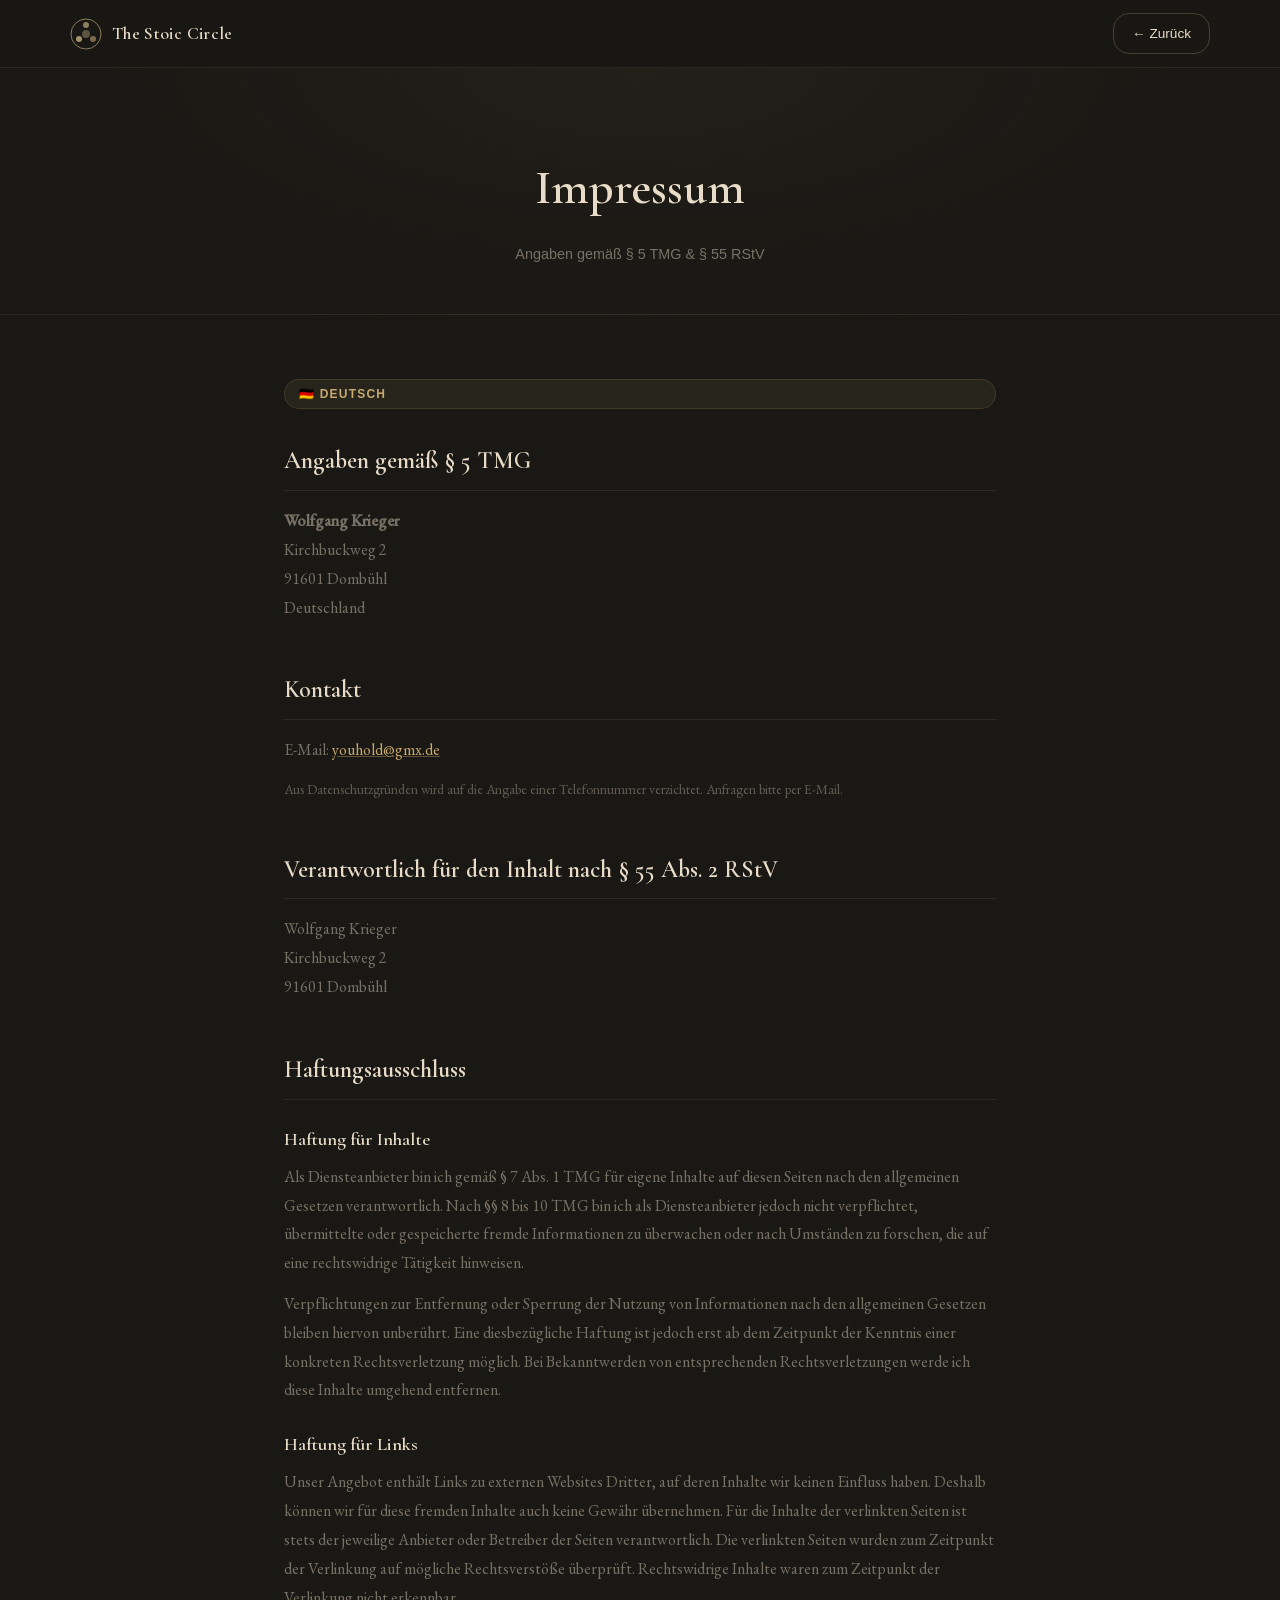
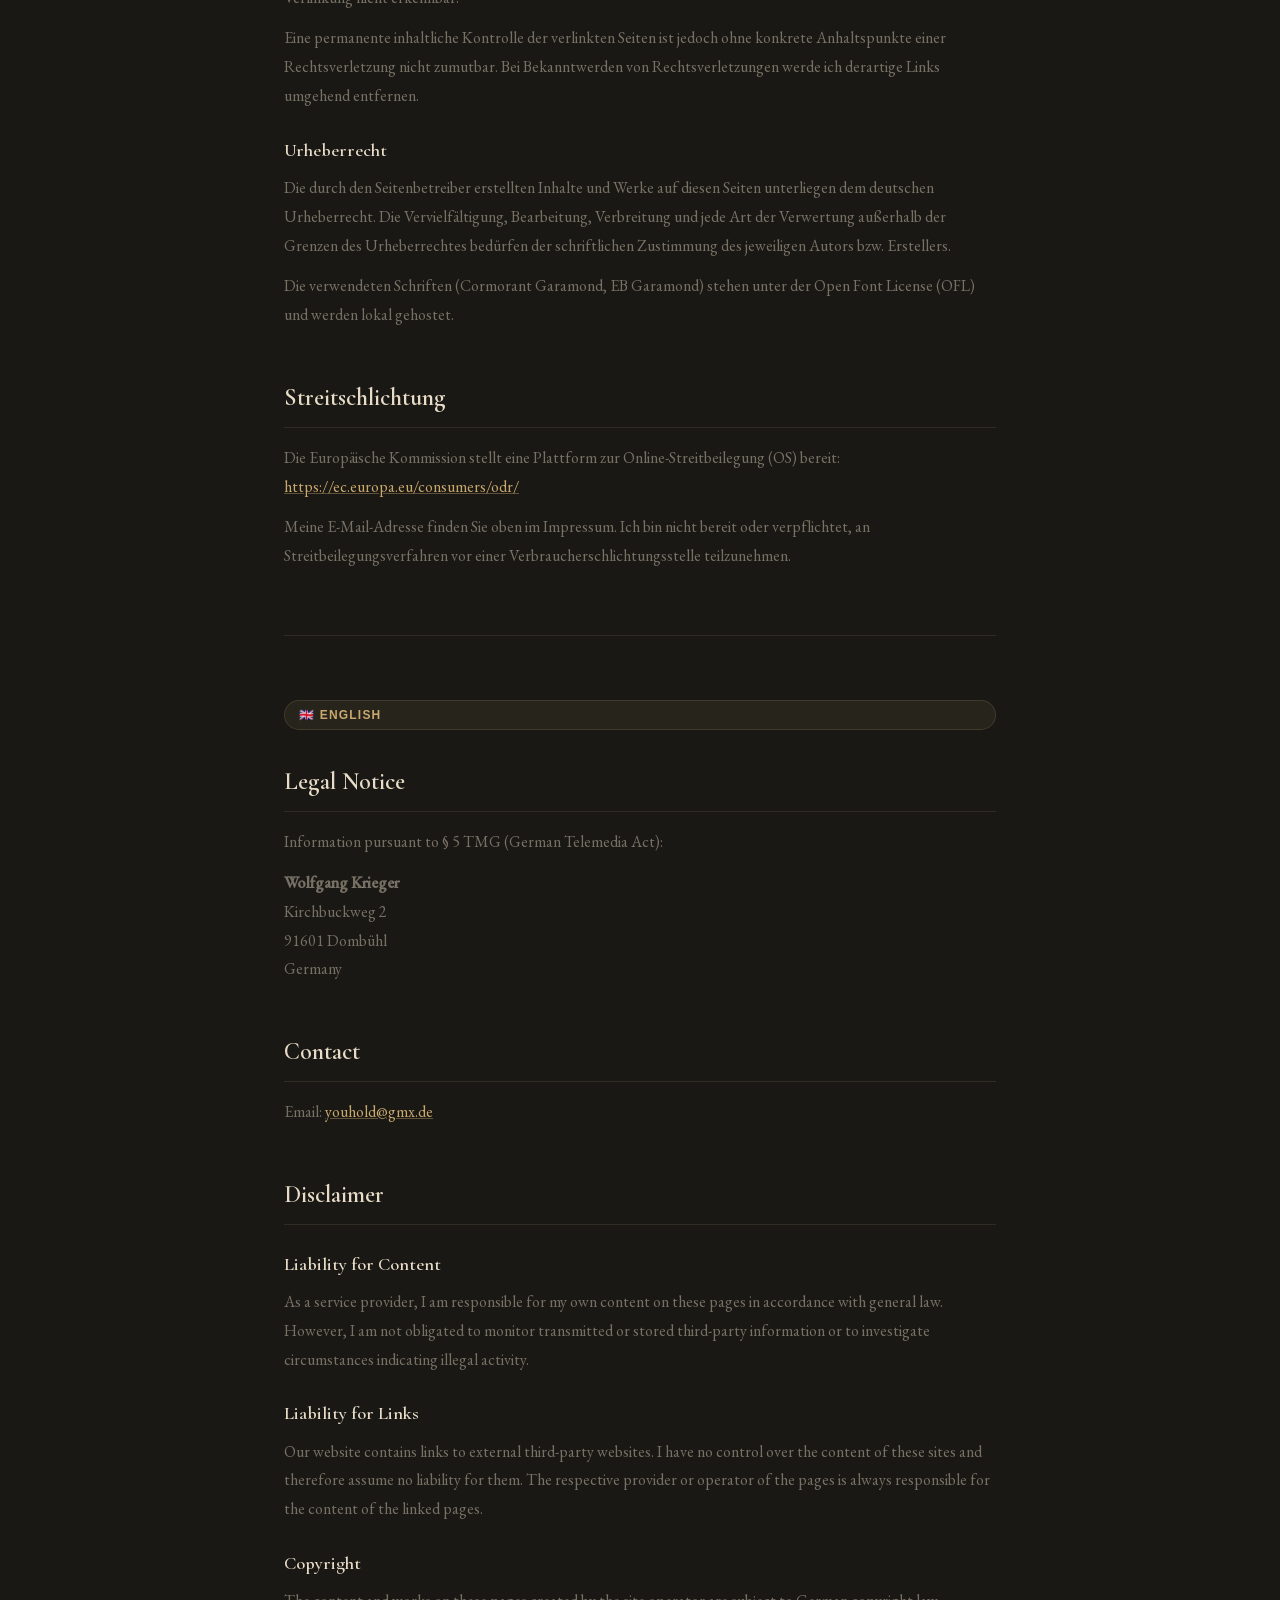
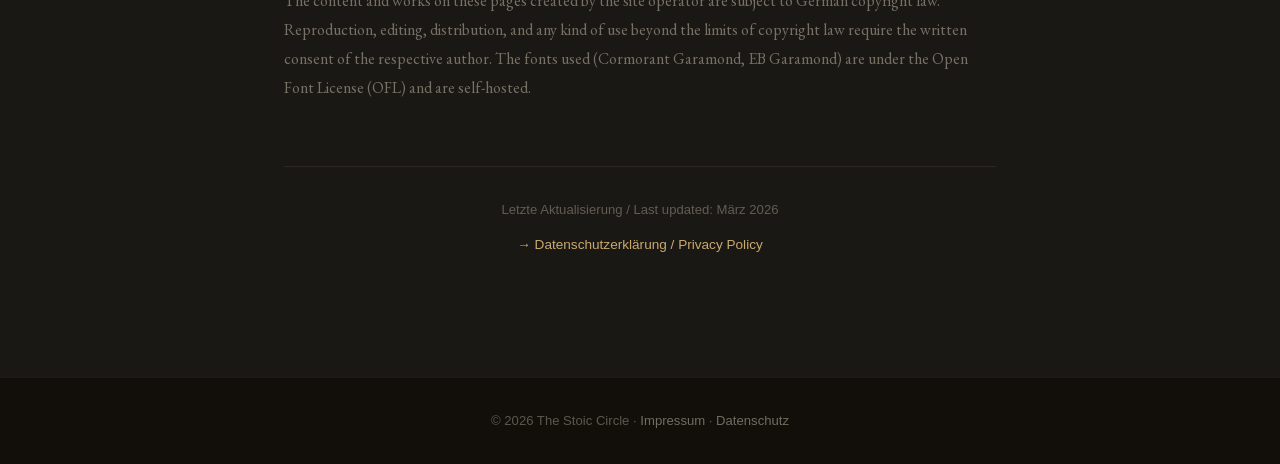
==== imprint.html @ d4e8ed6f "Add legal pages and self-host fonts (DSGVO-konform) - Add imprint.html (Impressum DE + EN, Wolfgang " ====
<!DOCTYPE html>
<html lang="de">
<head>
  <meta charset="UTF-8">
  <meta name="viewport" content="width=device-width, initial-scale=1.0">
  <title>Impressum – The Stoic Circle</title>
  <meta name="description" content="Impressum und rechtliche Angaben für The Stoic Circle – thestoiccircle.de">
  <meta name="robots" content="noindex, follow">
  <link rel="canonical" href="https://thestoiccircle.de/imprint.html">
  <link rel="icon" type="image/svg+xml" href="images/favicon.svg">
  <!-- Fonts: Self-hosted (DSGVO-konform) -->
  <link rel="stylesheet" href="css/style.css">
  <style>
    .legal-page {
      min-height: 100vh;
      padding-top: 68px;
    }
    .legal-hero {
      padding: 80px 24px 48px;
      text-align: center;
      border-bottom: 1px solid rgba(139, 125, 94, 0.15);
      background: radial-gradient(ellipse at 50% 0%, rgba(139, 125, 94, 0.08) 0%, transparent 60%);
    }
    .legal-hero h1 {
      font-family: var(--font-serif);
      font-size: clamp(2rem, 4vw, 3rem);
      font-weight: 600;
      color: var(--surface);
      margin-bottom: 12px;
    }
    .legal-hero p {
      color: var(--surface-dim);
      font-family: var(--font-ui);
      font-size: 0.9rem;
    }
    .legal-content {
      max-width: 760px;
      margin: 0 auto;
      padding: 64px 24px 120px;
    }
    .legal-section {
      margin-bottom: 48px;
    }
    .legal-section h2 {
      font-family: var(--font-serif);
      font-size: 1.5rem;
      font-weight: 600;
      color: var(--surface);
      margin-bottom: 16px;
      padding-bottom: 8px;
      border-bottom: 1px solid rgba(139, 125, 94, 0.2);
    }
    .legal-section h3 {
      font-family: var(--font-serif);
      font-size: 1.15rem;
      font-weight: 600;
      color: var(--surface);
      margin: 24px 0 8px;
    }
    .legal-section p, .legal-section address {
      color: var(--surface-dim);
      line-height: 1.8;
      font-style: normal;
      margin-bottom: 12px;
    }
    .legal-section a {
      color: var(--accent-bright);
      text-decoration: underline;
      text-decoration-color: rgba(201, 169, 110, 0.4);
    }
    .legal-section a:hover { text-decoration-color: var(--accent-bright); }
    .placeholder {
      background: rgba(139, 125, 94, 0.15);
      border: 1px dashed rgba(139, 125, 94, 0.4);
      border-radius: 6px;
      padding: 3px 10px;
      color: var(--accent-bright);
      font-style: italic;
    }
    .lang-divider {
      border: none;
      border-top: 1px solid rgba(139, 125, 94, 0.2);
      margin: 64px 0;
    }
    .lang-badge {
      display: inline-block;
      padding: 4px 14px;
      background: rgba(139, 125, 94, 0.12);
      border: 1px solid rgba(139, 125, 94, 0.25);
      border-radius: 100px;
      font-family: var(--font-ui);
      font-size: 0.75rem;
      font-weight: 700;
      letter-spacing: 0.1em;
      text-transform: uppercase;
      color: var(--accent-bright);
      margin-bottom: 32px;
      display: block;
    }
  </style>
</head>
<body>

  <!-- Navigation -->
  <nav class="nav" role="navigation">
    <div class="nav-inner">
      <a href="/" class="nav-logo" aria-label="The Stoic Circle – Zurück zur Startseite">
        <svg width="32" height="32" viewBox="0 0 32 32" fill="none" xmlns="http://www.w3.org/2000/svg">
          <circle cx="16" cy="16" r="15" stroke="#8B7D5E" stroke-width="1"/>
          <circle cx="16" cy="16" r="4" fill="#8B7D5E" opacity="0.6"/>
          <circle cx="16" cy="7" r="3" fill="#8B7D5E"/>
          <circle cx="9" cy="21" r="3" fill="#A0936E"/>
          <circle cx="23" cy="21" r="3" fill="#7A6B4E"/>
        </svg>
        <span class="nav-title">The Stoic Circle</span>
      </a>
      <a href="/" class="btn-secondary" style="padding: 8px 18px; font-family: var(--font-ui); font-size: 0.85rem;">← Zurück</a>
    </div>
  </nav>

  <main class="legal-page">

    <!-- Hero -->
    <div class="legal-hero">
      <h1>Impressum</h1>
      <p>Angaben gemäß § 5 TMG &amp; § 55 RStV</p>
    </div>

    <div class="legal-content">

      <!-- DEUTSCH -->
      <span class="lang-badge">🇩🇪 Deutsch</span>

      <section class="legal-section">
        <h2>Angaben gemäß § 5 TMG</h2>
        <address>
          <strong><span>Wolfgang Krieger</span></strong><br>
          <span>Kirchbuckweg 2</span><br>
          <span>91601</span> <span>Dombühl</span><br>
          Deutschland
        </address>
      </section>

      <section class="legal-section">
        <h2>Kontakt</h2>
        <p>
          E-Mail: <a href="mailto:youhold@gmx.de">youhold@gmx.de</a>
        </p>
        <p style="font-size: 0.85rem; color: rgba(232,220,200,0.35);">
          Aus Datenschutzgründen wird auf die Angabe einer Telefonnummer verzichtet. Anfragen bitte per E-Mail.
        </p>
      </section>

      <section class="legal-section">
        <h2>Verantwortlich für den Inhalt nach § 55 Abs. 2 RStV</h2>
        <address>
          <span>Wolfgang Krieger</span><br>
          <span>Kirchbuckweg 2</span><br>
          <span>91601</span> <span>Dombühl</span>
        </address>
      </section>

      <section class="legal-section">
        <h2>Haftungsausschluss</h2>
        <h3>Haftung für Inhalte</h3>
        <p>
          Als Diensteanbieter bin ich gemäß § 7 Abs. 1 TMG für eigene Inhalte auf diesen Seiten nach den allgemeinen Gesetzen verantwortlich. Nach §§ 8 bis 10 TMG bin ich als Diensteanbieter jedoch nicht verpflichtet, übermittelte oder gespeicherte fremde Informationen zu überwachen oder nach Umständen zu forschen, die auf eine rechtswidrige Tätigkeit hinweisen.
        </p>
        <p>
          Verpflichtungen zur Entfernung oder Sperrung der Nutzung von Informationen nach den allgemeinen Gesetzen bleiben hiervon unberührt. Eine diesbezügliche Haftung ist jedoch erst ab dem Zeitpunkt der Kenntnis einer konkreten Rechtsverletzung möglich. Bei Bekanntwerden von entsprechenden Rechtsverletzungen werde ich diese Inhalte umgehend entfernen.
        </p>

        <h3>Haftung für Links</h3>
        <p>
          Unser Angebot enthält Links zu externen Websites Dritter, auf deren Inhalte wir keinen Einfluss haben. Deshalb können wir für diese fremden Inhalte auch keine Gewähr übernehmen. Für die Inhalte der verlinkten Seiten ist stets der jeweilige Anbieter oder Betreiber der Seiten verantwortlich. Die verlinkten Seiten wurden zum Zeitpunkt der Verlinkung auf mögliche Rechtsverstöße überprüft. Rechtswidrige Inhalte waren zum Zeitpunkt der Verlinkung nicht erkennbar.
        </p>
        <p>
          Eine permanente inhaltliche Kontrolle der verlinkten Seiten ist jedoch ohne konkrete Anhaltspunkte einer Rechtsverletzung nicht zumutbar. Bei Bekanntwerden von Rechtsverletzungen werde ich derartige Links umgehend entfernen.
        </p>

        <h3>Urheberrecht</h3>
        <p>
          Die durch den Seitenbetreiber erstellten Inhalte und Werke auf diesen Seiten unterliegen dem deutschen Urheberrecht. Die Vervielfältigung, Bearbeitung, Verbreitung und jede Art der Verwertung außerhalb der Grenzen des Urheberrechtes bedürfen der schriftlichen Zustimmung des jeweiligen Autors bzw. Erstellers.
        </p>
        <p>
          Die verwendeten Schriften (Cormorant Garamond, EB Garamond) stehen unter der Open Font License (OFL) und werden lokal gehostet.
        </p>
      </section>

      <section class="legal-section">
        <h2>Streitschlichtung</h2>
        <p>
          Die Europäische Kommission stellt eine Plattform zur Online-Streitbeilegung (OS) bereit:
          <a href="https://ec.europa.eu/consumers/odr/" target="_blank" rel="noopener">https://ec.europa.eu/consumers/odr/</a>
        </p>
        <p>
          Meine E-Mail-Adresse finden Sie oben im Impressum. Ich bin nicht bereit oder verpflichtet, an Streitbeilegungsverfahren vor einer Verbraucherschlichtungsstelle teilzunehmen.
        </p>
      </section>

      <hr class="lang-divider">

      <!-- ENGLISH -->
      <span class="lang-badge">🇬🇧 English</span>

      <section class="legal-section">
        <h2>Legal Notice</h2>
        <p>Information pursuant to § 5 TMG (German Telemedia Act):</p>
        <address>
          <strong><span>Wolfgang Krieger</span></strong><br>
          <span>Kirchbuckweg 2</span><br>
          <span>91601 Dombühl</span><br>
          Germany
        </address>
      </section>

      <section class="legal-section">
        <h2>Contact</h2>
        <p>
          Email: <a href="mailto:youhold@gmx.de">youhold@gmx.de</a>
        </p>
      </section>

      <section class="legal-section">
        <h2>Disclaimer</h2>
        <h3>Liability for Content</h3>
        <p>
          As a service provider, I am responsible for my own content on these pages in accordance with general law. However, I am not obligated to monitor transmitted or stored third-party information or to investigate circumstances indicating illegal activity.
        </p>
        <h3>Liability for Links</h3>
        <p>
          Our website contains links to external third-party websites. I have no control over the content of these sites and therefore assume no liability for them. The respective provider or operator of the pages is always responsible for the content of the linked pages.
        </p>
        <h3>Copyright</h3>
        <p>
          The content and works on these pages created by the site operator are subject to German copyright law. Reproduction, editing, distribution, and any kind of use beyond the limits of copyright law require the written consent of the respective author. The fonts used (Cormorant Garamond, EB Garamond) are under the Open Font License (OFL) and are self-hosted.
        </p>
      </section>

      <div style="margin-top: 64px; padding-top: 32px; border-top: 1px solid rgba(139,125,94,0.15); text-align: center;">
        <p style="font-family: var(--font-ui); font-size: 0.82rem; color: rgba(232,220,200,0.35);">
          Letzte Aktualisierung / Last updated: März 2026
        </p>
        <p style="margin-top: 8px;">
          <a href="privacy.html" style="font-family: var(--font-ui); font-size: 0.85rem; color: var(--accent-bright);">→ Datenschutzerklärung / Privacy Policy</a>
        </p>
      </div>

    </div>
  </main>

  <!-- Footer minimal -->
  <footer style="background: var(--bg-deep); border-top: 1px solid rgba(139,125,94,0.1); padding: 32px 24px; text-align: center;">
    <p style="font-family: var(--font-ui); font-size: 0.82rem; color: rgba(232,220,200,0.35);">
      © 2026 The Stoic Circle ·
      <a href="imprint.html" style="color: var(--surface-dim);">Impressum</a> ·
      <a href="privacy.html" style="color: var(--surface-dim);">Datenschutz</a>
    </p>
  </footer>

</body>
</html>
---- css/style.css ----
/* ============================================================
   THE STOIC CIRCLE – Website Styles
   Color palette mirrors the iOS app
   Fonts: Self-hosted (DSGVO-konform, kein Google CDN)
   ============================================================ */

/* ── Self-hosted Fonts (Open Font License) ── */
@font-face {
  font-family: 'Cormorant Garamond';
  font-style: normal;
  font-weight: 400 700;
  font-display: swap;
  src: url('../fonts/CormorantGaramond-Regular.woff2') format('woff2');
}
@font-face {
  font-family: 'Cormorant Garamond';
  font-style: italic;
  font-weight: 400 700;
  font-display: swap;
  src: url('../fonts/CormorantGaramond-Italic.woff2') format('woff2');
}
@font-face {
  font-family: 'EB Garamond';
  font-style: normal;
  font-weight: 400 500;
  font-display: swap;
  src: url('../fonts/EBGaramond-Regular.woff2') format('woff2');
}

:root {
  --bg:          #1A1814;
  --bg-light:    #2A2520;
  --bg-deep:     #120F0B;
  --surface:     #E8DCC8;
  --surface-dim: rgba(232, 220, 200, 0.45);
  --accent:      #8B7D5E;
  --accent-bright: #C9A96E;
  --accent-dark: #6B5D3E;
  --marcus:      #8B6914;
  --seneca:      #6B3A3A;
  --epictetus:   #3A5A3A;
  --radius-sm:   8px;
  --radius-md:   16px;
  --radius-lg:   24px;
  --radius-xl:   40px;
  --transition:  0.3s ease;
  --font-serif:  'Cormorant Garamond', Georgia, serif;
  --font-body:   'EB Garamond', Georgia, serif;
  --font-ui:     -apple-system, BlinkMacSystemFont, 'Segoe UI', sans-serif;
  --max-width:   1140px;
}

/* ── Reset ── */
*, *::before, *::after { box-sizing: border-box; margin: 0; padding: 0; }
html { scroll-behavior: smooth; font-size: 16px; }
body {
  background: var(--bg);
  color: var(--surface);
  font-family: var(--font-body);
  line-height: 1.7;
  -webkit-font-smoothing: antialiased;
  overflow-x: hidden;
}
img { display: block; max-width: 100%; height: auto; }
a { color: inherit; text-decoration: none; }
button { cursor: pointer; border: none; background: none; font-family: inherit; }
ul { list-style: none; }

.container {
  max-width: var(--max-width);
  margin: 0 auto;
  padding: 0 24px;
}

/* ── Navigation ── */
.nav {
  position: fixed;
  top: 0; left: 0; right: 0;
  z-index: 100;
  padding: 0 24px;
  height: 68px;
  backdrop-filter: blur(20px);
  -webkit-backdrop-filter: blur(20px);
  background: rgba(26, 24, 20, 0.85);
  border-bottom: 1px solid rgba(139, 125, 94, 0.15);
}
.nav-inner {
  max-width: var(--max-width);
  margin: 0 auto;
  height: 100%;
  display: flex;
  align-items: center;
  justify-content: space-between;
}
.nav-logo {
  display: flex;
  align-items: center;
  gap: 10px;
  transition: opacity var(--transition);
}
.nav-logo:hover { opacity: 0.8; }
.nav-title {
  font-family: var(--font-serif);
  font-size: 1.1rem;
  font-weight: 600;
  color: var(--surface);
  letter-spacing: 0.02em;
}
.nav-right {
  display: flex;
  align-items: center;
  gap: 20px;
}
.lang-switcher {
  display: flex;
  gap: 4px;
  background: rgba(139, 125, 94, 0.12);
  border-radius: var(--radius-sm);
  padding: 3px;
}
.lang-btn {
  padding: 4px 10px;
  border-radius: 5px;
  font-family: var(--font-ui);
  font-size: 0.75rem;
  font-weight: 600;
  letter-spacing: 0.08em;
  color: var(--surface-dim);
  transition: all var(--transition);
}
.lang-btn:hover { color: var(--surface); }
.lang-btn.active {
  background: var(--accent);
  color: var(--surface);
}
.nav-cta {
  display: inline-flex;
  align-items: center;
  padding: 8px 20px;
  background: var(--accent);
  color: var(--surface);
  border-radius: var(--radius-sm);
  font-family: var(--font-ui);
  font-size: 0.85rem;
  font-weight: 600;
  transition: background var(--transition), transform var(--transition);
}
.nav-cta:hover { background: var(--accent-bright); transform: translateY(-1px); }

/* ── Hero ── */
.hero {
  position: relative;
  min-height: 100vh;
  padding-top: 68px;
  display: flex;
  align-items: center;
  overflow: hidden;
}
.hero-bg {
  position: absolute;
  inset: 0;
  background: radial-gradient(ellipse at 70% 40%, rgba(139, 125, 94, 0.12) 0%, transparent 60%),
              radial-gradient(ellipse at 20% 80%, rgba(139, 125, 94, 0.06) 0%, transparent 50%);
}
.hero-glow {
  position: absolute;
  border-radius: 50%;
  filter: blur(80px);
  pointer-events: none;
}
.hero-glow-1 {
  width: 500px; height: 500px;
  background: rgba(139, 125, 94, 0.08);
  top: 10%; right: 5%;
}
.hero-glow-2 {
  width: 300px; height: 300px;
  background: rgba(201, 169, 110, 0.06);
  bottom: 20%; left: 10%;
}
.hero-inner {
  position: relative;
  max-width: var(--max-width);
  margin: 0 auto;
  padding: 80px 24px 80px;
  display: grid;
  grid-template-columns: 1fr 1fr;
  gap: 80px;
  align-items: center;
}
.hero-badge {
  display: inline-block;
  padding: 6px 16px;
  background: rgba(139, 125, 94, 0.15);
  border: 1px solid rgba(139, 125, 94, 0.3);
  border-radius: 100px;
  font-family: var(--font-ui);
  font-size: 0.78rem;
  font-weight: 600;
  letter-spacing: 0.08em;
  text-transform: uppercase;
  color: var(--accent-bright);
  margin-bottom: 28px;
}
.hero-title {
  font-family: var(--font-serif);
  font-size: clamp(2.8rem, 5vw, 4.2rem);
  font-weight: 600;
  line-height: 1.15;
  color: var(--surface);
  margin-bottom: 24px;
}
.hero-title-gold { color: var(--accent-bright); }
.hero-subtitle {
  font-size: clamp(1.1rem, 2vw, 1.25rem);
  color: rgba(232, 220, 200, 0.65);
  max-width: 480px;
  margin-bottom: 40px;
  line-height: 1.8;
}
.hero-ctas {
  display: flex;
  gap: 16px;
  align-items: center;
  flex-wrap: wrap;
  margin-bottom: 40px;
}
.btn-appstore {
  display: inline-flex;
  align-items: center;
  gap: 12px;
  padding: 14px 24px;
  background: var(--surface);
  color: var(--bg);
  border-radius: var(--radius-md);
  font-family: var(--font-ui);
  transition: transform var(--transition), box-shadow var(--transition);
  box-shadow: 0 4px 20px rgba(0,0,0,0.4);
}
.btn-appstore:hover { transform: translateY(-2px); box-shadow: 0 8px 30px rgba(0,0,0,0.5); }
.btn-appstore svg { flex-shrink: 0; }
.btn-appstore span { display: flex; flex-direction: column; line-height: 1.2; }
.btn-appstore small { font-size: 0.7rem; opacity: 0.7; }
.btn-appstore strong { font-size: 0.95rem; }
.btn-appstore-large { padding: 18px 32px; border-radius: var(--radius-lg); }
.btn-secondary {
  display: inline-flex;
  align-items: center;
  padding: 14px 24px;
  border: 1px solid rgba(139, 125, 94, 0.4);
  border-radius: var(--radius-md);
  font-family: var(--font-ui);
  font-size: 0.95rem;
  color: var(--surface);
  transition: all var(--transition);
}
.btn-secondary:hover { background: rgba(139, 125, 94, 0.1); border-color: var(--accent); }
.btn-primary {
  display: inline-flex;
  align-items: center;
  padding: 14px 32px;
  background: linear-gradient(135deg, var(--accent), var(--accent-dark));
  color: var(--surface);
  border-radius: var(--radius-md);
  font-family: var(--font-ui);
  font-size: 1rem;
  font-weight: 600;
  transition: all var(--transition);
  box-shadow: 0 4px 20px rgba(139, 125, 94, 0.3);
}
.btn-primary:hover { transform: translateY(-2px); box-shadow: 0 8px 30px rgba(139, 125, 94, 0.4); }
.hero-meta {
  display: flex;
  gap: 24px;
  flex-wrap: wrap;
}
.hero-meta-item {
  display: flex;
  align-items: center;
  gap: 6px;
  font-family: var(--font-ui);
  font-size: 0.82rem;
  color: var(--surface-dim);
}
.hero-meta-item svg { opacity: 0.6; }

/* ── Phone Mockup ── */
.hero-visual {
  position: relative;
  display: flex;
  justify-content: center;
}
.phone-mockup {
  position: relative;
  width: 285px;
  height: 605px;
  background: #0D0B08;
  border-radius: 52px;
  border: 2px solid rgba(255,255,255,0.08);
  box-shadow:
    0 0 0 1px rgba(0,0,0,0.8),
    0 0 0 3px rgba(255,255,255,0.04),
    0 40px 80px rgba(0,0,0,0.8),
    0 0 60px rgba(139,125,94,0.15),
    inset 0 0 0 1px rgba(255,255,255,0.03);
  overflow: hidden;
}
.phone-notch {
  position: absolute;
  top: 0; left: 50%;
  transform: translateX(-50%);
  width: 110px; height: 30px;
  background: #0D0B08;
  border-radius: 0 0 20px 20px;
  z-index: 10;
}
.phone-screen {
  width: 100%; height: 100%;
  overflow: hidden;
}
.phone-screen img {
  width: 100%;
  height: 100%;
  object-fit: cover;
  object-position: top;
}
.phone-large {
  width: 300px;
  height: 636px;
}

/* Floating badges */
.hero-floating {
  position: absolute;
  display: flex;
  align-items: center;
  gap: 8px;
  padding: 10px 16px;
  background: rgba(42, 37, 32, 0.92);
  border: 1px solid rgba(139, 125, 94, 0.3);
  border-radius: var(--radius-md);
  backdrop-filter: blur(10px);
  box-shadow: 0 4px 20px rgba(0,0,0,0.5);
}
.hero-floating span { font-size: 1.2rem; }
.hero-floating p {
  font-family: var(--font-ui);
  font-size: 0.8rem;
  font-weight: 600;
  color: var(--surface);
  white-space: nowrap;
}
.hero-floating-1 { top: 60px; right: -20px; animation: float 4s ease-in-out infinite; }
.hero-floating-2 { bottom: 120px; right: -30px; animation: float 4s ease-in-out infinite 1s; }
.hero-floating-3 { bottom: 60px; left: -20px; animation: float 4s ease-in-out infinite 2s; }
@keyframes float {
  0%, 100% { transform: translateY(0); }
  50% { transform: translateY(-8px); }
}

/* ── Quote Section ── */
.quote-section {
  padding: 80px 24px;
  background: var(--bg-deep);
  border-top: 1px solid rgba(139, 125, 94, 0.1);
  border-bottom: 1px solid rgba(139, 125, 94, 0.1);
}
.featured-quote {
  max-width: 800px;
  margin: 0 auto;
  text-align: center;
}
.quote-text {
  font-family: var(--font-serif);
  font-size: clamp(1.4rem, 3vw, 2rem);
  font-style: italic;
  font-weight: 400;
  color: var(--surface);
  line-height: 1.6;
  margin-bottom: 20px;
}
.quote-author {
  font-family: var(--font-ui);
  font-size: 0.9rem;
  color: var(--accent-bright);
  letter-spacing: 0.05em;
}

/* ── Section Helpers ── */
.section-header {
  text-align: center;
  margin-bottom: 64px;
}
.section-label {
  font-family: var(--font-ui);
  font-size: 0.78rem;
  font-weight: 700;
  letter-spacing: 0.15em;
  text-transform: uppercase;
  color: var(--accent-bright);
  margin-bottom: 12px;
}
.section-title {
  font-family: var(--font-serif);
  font-size: clamp(2rem, 4vw, 3rem);
  font-weight: 600;
  color: var(--surface);
  line-height: 1.2;
  margin-bottom: 16px;
}
.section-subtitle {
  font-size: 1.1rem;
  color: var(--surface-dim);
  max-width: 580px;
  margin: 0 auto;
}

/* ── Features ── */
.features {
  padding: 120px 0;
}
.features-grid {
  display: grid;
  grid-template-columns: repeat(3, 1fr);
  gap: 24px;
}
.feature-card {
  padding: 32px;
  background: var(--bg-light);
  border: 1px solid rgba(139, 125, 94, 0.12);
  border-radius: var(--radius-lg);
  transition: border-color var(--transition), transform var(--transition);
}
.feature-card:hover {
  border-color: rgba(139, 125, 94, 0.35);
  transform: translateY(-4px);
}
.feature-icon {
  width: 56px; height: 56px;
  display: flex;
  align-items: center;
  justify-content: center;
  background: rgba(139, 125, 94, 0.1);
  border-radius: var(--radius-md);
  margin-bottom: 20px;
}
.feature-title {
  font-family: var(--font-serif);
  font-size: 1.3rem;
  font-weight: 600;
  color: var(--surface);
  margin-bottom: 12px;
}
.feature-desc {
  font-size: 0.98rem;
  color: var(--surface-dim);
  line-height: 1.75;
  margin-bottom: 16px;
}
.feature-tag {
  display: inline-block;
  padding: 4px 12px;
  background: rgba(139, 125, 94, 0.1);
  border-radius: 100px;
  font-family: var(--font-ui);
  font-size: 0.75rem;
  color: var(--accent-bright);
}

/* ── Philosophers ── */
.philosophers {
  padding: 120px 0;
  background: var(--bg-deep);
}
.philosophers-grid {
  display: grid;
  grid-template-columns: repeat(3, 1fr);
  gap: 32px;
}
.philosopher-card {
  padding: 40px 32px;
  background: var(--bg-light);
  border-radius: var(--radius-xl);
  border: 1px solid rgba(139, 125, 94, 0.12);
  text-align: center;
  transition: transform var(--transition), border-color var(--transition);
}
.philosopher-card:hover {
  transform: translateY(-6px);
  border-color: rgba(139, 125, 94, 0.3);
}
.philosopher-avatar {
  width: 72px; height: 72px;
  border-radius: 50%;
  display: flex;
  align-items: center;
  justify-content: center;
  margin: 0 auto 20px;
  font-family: var(--font-serif);
  font-size: 1.8rem;
  font-weight: 700;
  color: var(--surface);
}
.marcus-avatar  { background: linear-gradient(135deg, #8B6914, #5A4410); }
.seneca-avatar  { background: linear-gradient(135deg, #6B3A3A, #4A2020); }
.epictetus-avatar { background: linear-gradient(135deg, #3A5A3A, #2A3A2A); }
.philosopher-name {
  font-family: var(--font-serif);
  font-size: 1.5rem;
  font-weight: 600;
  color: var(--surface);
  margin-bottom: 4px;
}
.philosopher-dates, .philosopher-role {
  font-family: var(--font-ui);
  font-size: 0.82rem;
  color: var(--surface-dim);
}
.philosopher-role {
  color: var(--accent-bright);
  margin-bottom: 16px;
}
.philosopher-desc {
  font-size: 0.98rem;
  color: var(--surface-dim);
  line-height: 1.75;
  margin-bottom: 20px;
}
.philosopher-works {
  display: inline-block;
  padding: 6px 14px;
  background: rgba(139, 125, 94, 0.08);
  border: 1px solid rgba(139, 125, 94, 0.2);
  border-radius: 100px;
  font-family: var(--font-ui);
  font-size: 0.75rem;
  font-style: italic;
  color: var(--accent-bright);
}

/* ── Showcase ── */
.showcase {
  padding: 120px 0;
}
.showcase-inner {
  display: grid;
  grid-template-columns: 1fr 1fr;
  gap: 80px;
  align-items: center;
}
.showcase-desc {
  font-size: 1.1rem;
  color: var(--surface-dim);
  line-height: 1.8;
  margin-bottom: 32px;
}
.showcase-list {
  margin-bottom: 40px;
}
.showcase-list li {
  padding: 10px 0;
  border-bottom: 1px solid rgba(139, 125, 94, 0.1);
  font-size: 1rem;
  color: var(--surface-dim);
}
.showcase-list li:first-child { border-top: 1px solid rgba(139, 125, 94, 0.1); }
.showcase-visual {
  display: flex;
  justify-content: center;
}

/* ── How it works ── */
.howitworks {
  padding: 120px 0;
  background: var(--bg-deep);
}
.steps-grid {
  display: grid;
  grid-template-columns: 1fr auto 1fr auto 1fr;
  gap: 32px;
  align-items: start;
  max-width: 900px;
  margin: 0 auto;
}
.step { text-align: center; }
.step-number {
  font-family: var(--font-serif);
  font-size: 3.5rem;
  font-weight: 300;
  color: rgba(139, 125, 94, 0.25);
  line-height: 1;
  margin-bottom: 16px;
}
.step-title {
  font-family: var(--font-serif);
  font-size: 1.3rem;
  font-weight: 600;
  color: var(--surface);
  margin-bottom: 12px;
}
.step-desc {
  font-size: 0.95rem;
  color: var(--surface-dim);
  line-height: 1.75;
}
.step-arrow {
  font-size: 2rem;
  color: rgba(139, 125, 94, 0.3);
  padding-top: 50px;
  align-self: start;
}

/* ── Download ── */
.download {
  position: relative;
  padding: 140px 0;
  overflow: hidden;
}
.download-bg {
  position: absolute;
  inset: 0;
  background: radial-gradient(ellipse at 50% 50%, rgba(139, 125, 94, 0.12) 0%, transparent 70%);
}
.download-glow {
  position: absolute;
  top: 50%; left: 50%;
  transform: translate(-50%, -50%);
  width: 600px; height: 400px;
  background: rgba(139, 125, 94, 0.06);
  filter: blur(80px);
  border-radius: 50%;
}
.download-inner {
  position: relative;
  text-align: center;
}
.download-logo { margin: 0 auto 32px; }
.download-title {
  font-family: var(--font-serif);
  font-size: clamp(2.5rem, 5vw, 3.5rem);
  font-weight: 600;
  color: var(--surface);
  margin-bottom: 16px;
  line-height: 1.2;
}
.download-subtitle {
  font-size: 1.2rem;
  color: var(--surface-dim);
  margin-bottom: 48px;
}
.download-ctas {
  display: flex;
  justify-content: center;
  gap: 20px;
  flex-wrap: wrap;
  margin-bottom: 24px;
}
.download-note {
  font-family: var(--font-ui);
  font-size: 0.85rem;
  color: var(--surface-dim);
}

/* ── Footer ── */
.footer {
  background: var(--bg-deep);
  border-top: 1px solid rgba(139, 125, 94, 0.12);
  padding: 64px 0 32px;
}
.footer-inner {
  display: flex;
  justify-content: space-between;
  align-items: flex-start;
  gap: 40px;
  margin-bottom: 48px;
  flex-wrap: wrap;
}
.footer-tagline {
  font-style: italic;
  font-size: 0.9rem;
  color: var(--surface-dim);
  margin-top: 8px;
}
.footer-links {
  display: flex;
  gap: 24px;
  flex-wrap: wrap;
  align-items: center;
}
.footer-links a {
  font-family: var(--font-ui);
  font-size: 0.88rem;
  color: var(--surface-dim);
  transition: color var(--transition);
}
.footer-links a:hover { color: var(--surface); }
.footer-lang {
  display: flex;
  gap: 4px;
}
.lang-btn-footer {
  padding: 5px 10px;
  border-radius: 5px;
  font-family: var(--font-ui);
  font-size: 0.75rem;
  font-weight: 600;
  letter-spacing: 0.06em;
  color: var(--surface-dim);
  transition: all var(--transition);
}
.lang-btn-footer:hover { color: var(--surface); }
.lang-btn-footer.active {
  background: var(--accent);
  color: var(--surface);
}
.footer-bottom {
  border-top: 1px solid rgba(139, 125, 94, 0.1);
  padding-top: 32px;
  display: flex;
  justify-content: space-between;
  align-items: center;
  gap: 24px;
  flex-wrap: wrap;
}
.footer-bottom p {
  font-family: var(--font-ui);
  font-size: 0.82rem;
  color: var(--surface-dim);
}
.footer-stoic {
  font-style: italic;
  text-align: right;
  max-width: 480px;
}

/* ── Responsive ── */
@media (max-width: 1024px) {
  .features-grid { grid-template-columns: repeat(2, 1fr); }
  .hero-inner { gap: 48px; }
}

@media (max-width: 768px) {
  .nav-cta { display: none; }
  .hero-inner {
    grid-template-columns: 1fr;
    gap: 60px;
    text-align: center;
    padding: 60px 24px;
  }
  .hero-subtitle { margin: 0 auto 40px; }
  .hero-ctas { justify-content: center; }
  .hero-meta { justify-content: center; }
  .hero-visual { display: none; } /* hide phone on mobile hero */
  .features-grid { grid-template-columns: 1fr; }
  .philosophers-grid { grid-template-columns: 1fr; }
  .showcase-inner { grid-template-columns: 1fr; gap: 48px; }
  .showcase-visual { display: none; }
  .steps-grid {
    grid-template-columns: 1fr;
    max-width: 400px;
  }
  .step-arrow { display: none; }
  .footer-inner { flex-direction: column; gap: 32px; }
  .footer-bottom { flex-direction: column; text-align: center; }
  .footer-stoic { text-align: center; }
}

@media (max-width: 480px) {
  .hero-title { font-size: 2.4rem; }
  .btn-appstore, .btn-secondary { width: 100%; justify-content: center; }
  .hero-badge { font-size: 0.7rem; }
}

/* ── Accessibility ── */
:focus-visible {
  outline: 2px solid var(--accent-bright);
  outline-offset: 3px;
  border-radius: 4px;
}
@media (prefers-reduced-motion: reduce) {
  *, *::before, *::after { animation-duration: 0.01ms !important; transition-duration: 0.01ms !important; }
}
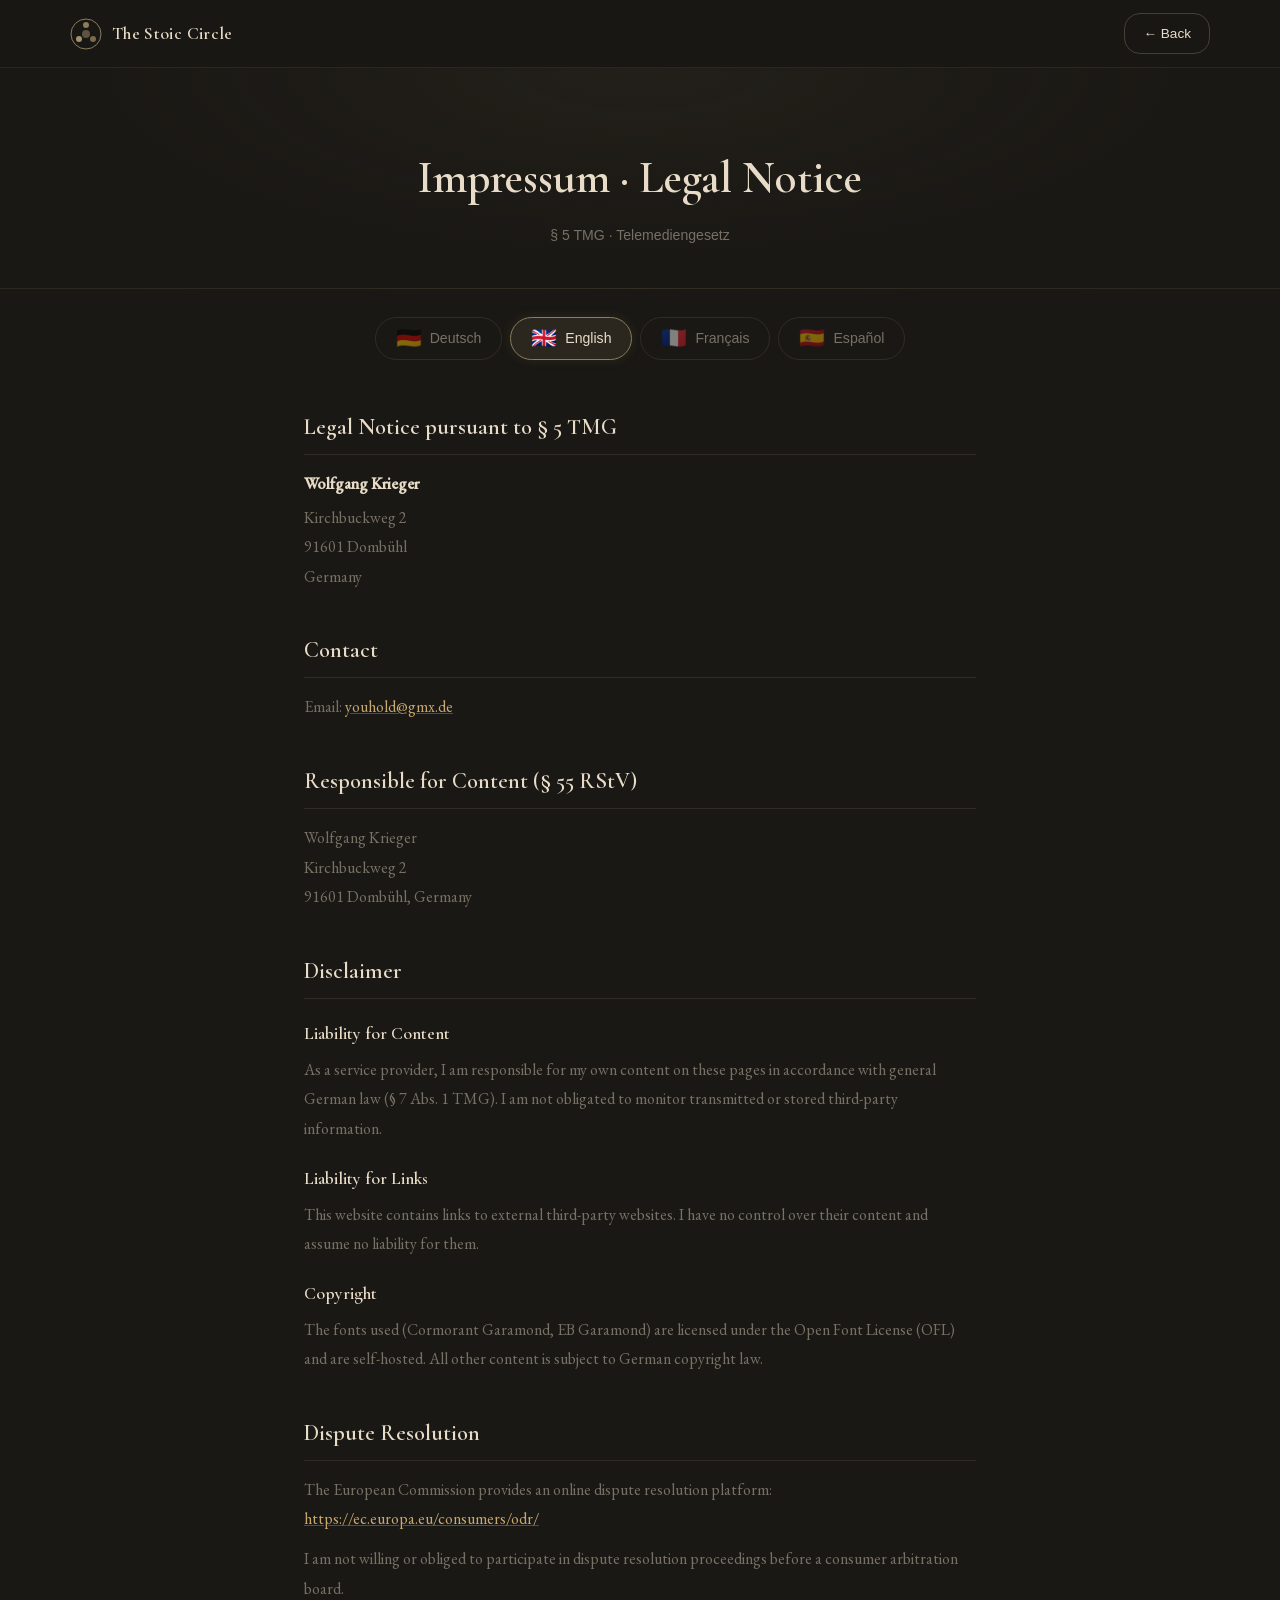
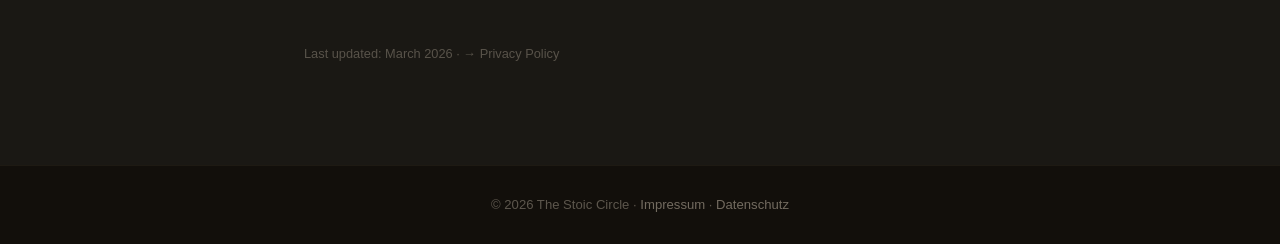
==== commit 9a1e1edd: "Add flag emoji lang switcher + FR/ES legal pages + language-aware app links Website: - Replace EN/DE" ====
--- a/imprint.html
+++ b/imprint.html
@@ -4,108 +4,77 @@
   <meta charset="UTF-8">
   <meta name="viewport" content="width=device-width, initial-scale=1.0">
   <title>Impressum – The Stoic Circle</title>
-  <meta name="description" content="Impressum und rechtliche Angaben für The Stoic Circle – thestoiccircle.de">
   <meta name="robots" content="noindex, follow">
   <link rel="canonical" href="https://thestoiccircle.de/imprint.html">
   <link rel="icon" type="image/svg+xml" href="images/favicon.svg">
-  <!-- Fonts: Self-hosted (DSGVO-konform) -->
   <link rel="stylesheet" href="css/style.css">
   <style>
-    .legal-page {
-      min-height: 100vh;
-      padding-top: 68px;
-    }
+    .legal-page { min-height: 100vh; padding-top: 68px; }
     .legal-hero {
-      padding: 80px 24px 48px;
+      padding: 72px 24px 40px;
       text-align: center;
-      border-bottom: 1px solid rgba(139, 125, 94, 0.15);
-      background: radial-gradient(ellipse at 50% 0%, rgba(139, 125, 94, 0.08) 0%, transparent 60%);
-    }
-    .legal-hero h1 {
-      font-family: var(--font-serif);
-      font-size: clamp(2rem, 4vw, 3rem);
-      font-weight: 600;
-      color: var(--surface);
-      margin-bottom: 12px;
-    }
-    .legal-hero p {
+      border-bottom: 1px solid rgba(139,125,94,0.15);
+      background: radial-gradient(ellipse at 50% 0%, rgba(139,125,94,0.08) 0%, transparent 60%);
+    }
+    .legal-hero h1 { font-family:var(--font-serif); font-size:clamp(1.8rem,4vw,2.8rem); font-weight:600; color:var(--surface); margin-bottom:8px; }
+    .legal-hero p { color:var(--surface-dim); font-family:var(--font-ui); font-size:0.88rem; }
+
+    /* ── Language Tabs ── */
+    .lang-tabs {
+      display: flex;
+      gap: 8px;
+      justify-content: center;
+      padding: 28px 24px 0;
+      flex-wrap: wrap;
+    }
+    .lang-tab {
+      display: inline-flex;
+      align-items: center;
+      gap: 8px;
+      padding: 10px 20px;
+      border-radius: 100px;
+      border: 1px solid rgba(139,125,94,0.2);
+      background: transparent;
       color: var(--surface-dim);
       font-family: var(--font-ui);
-      font-size: 0.9rem;
-    }
-    .legal-content {
-      max-width: 760px;
-      margin: 0 auto;
-      padding: 64px 24px 120px;
-    }
-    .legal-section {
-      margin-bottom: 48px;
-    }
+      font-size: 0.88rem;
+      cursor: pointer;
+      transition: all 0.25s ease;
+    }
+    .lang-tab .flag { font-size: 1.3rem; line-height: 1; }
+    .lang-tab:hover { border-color: rgba(139,125,94,0.5); color: var(--surface); }
+    .lang-tab.active {
+      background: rgba(139,125,94,0.15);
+      border-color: var(--accent);
+      color: var(--surface);
+      box-shadow: 0 0 12px rgba(139,125,94,0.15);
+    }
+
+    /* ── Lang sections ── */
+    .lang-section { display: none; }
+    .lang-section.active { display: block; }
+
+    /* ── Content ── */
+    .legal-content { max-width: 720px; margin: 0 auto; padding: 48px 24px 100px; }
+    .legal-section { margin-bottom: 40px; }
     .legal-section h2 {
-      font-family: var(--font-serif);
-      font-size: 1.5rem;
-      font-weight: 600;
-      color: var(--surface);
-      margin-bottom: 16px;
-      padding-bottom: 8px;
-      border-bottom: 1px solid rgba(139, 125, 94, 0.2);
-    }
-    .legal-section h3 {
-      font-family: var(--font-serif);
-      font-size: 1.15rem;
-      font-weight: 600;
-      color: var(--surface);
-      margin: 24px 0 8px;
-    }
-    .legal-section p, .legal-section address {
-      color: var(--surface-dim);
-      line-height: 1.8;
-      font-style: normal;
-      margin-bottom: 12px;
-    }
-    .legal-section a {
-      color: var(--accent-bright);
-      text-decoration: underline;
-      text-decoration-color: rgba(201, 169, 110, 0.4);
-    }
-    .legal-section a:hover { text-decoration-color: var(--accent-bright); }
-    .placeholder {
-      background: rgba(139, 125, 94, 0.15);
-      border: 1px dashed rgba(139, 125, 94, 0.4);
-      border-radius: 6px;
-      padding: 3px 10px;
-      color: var(--accent-bright);
-      font-style: italic;
-    }
-    .lang-divider {
-      border: none;
-      border-top: 1px solid rgba(139, 125, 94, 0.2);
-      margin: 64px 0;
-    }
-    .lang-badge {
-      display: inline-block;
-      padding: 4px 14px;
-      background: rgba(139, 125, 94, 0.12);
-      border: 1px solid rgba(139, 125, 94, 0.25);
-      border-radius: 100px;
-      font-family: var(--font-ui);
-      font-size: 0.75rem;
-      font-weight: 700;
-      letter-spacing: 0.1em;
-      text-transform: uppercase;
-      color: var(--accent-bright);
-      margin-bottom: 32px;
-      display: block;
-    }
+      font-family: var(--font-serif); font-size: 1.4rem; font-weight: 600;
+      color: var(--surface); margin-bottom: 14px; padding-bottom: 8px;
+      border-bottom: 1px solid rgba(139,125,94,0.2);
+    }
+    .legal-section h3 { font-family:var(--font-serif); font-size:1.1rem; font-weight:600; color:var(--surface); margin:20px 0 6px; }
+    .legal-section p, .legal-section address { color:var(--surface-dim); line-height:1.85; font-style:normal; margin-bottom:10px; }
+    .legal-section a { color:var(--accent-bright); text-decoration:underline; text-decoration-color:rgba(201,169,110,0.35); }
+    .legal-section a:hover { text-decoration-color:var(--accent-bright); }
+    address strong { color: var(--surface); display:block; margin-bottom:4px; }
   </style>
 </head>
 <body>
 
-  <!-- Navigation -->
   <nav class="nav" role="navigation">
     <div class="nav-inner">
-      <a href="/" class="nav-logo" aria-label="The Stoic Circle – Zurück zur Startseite">
-        <svg width="32" height="32" viewBox="0 0 32 32" fill="none" xmlns="http://www.w3.org/2000/svg">
+      <a href="/" class="nav-logo" aria-label="The Stoic Circle">
+        <svg width="32" height="32" viewBox="0 0 32 32" fill="none">
           <circle cx="16" cy="16" r="15" stroke="#8B7D5E" stroke-width="1"/>
           <circle cx="16" cy="16" r="4" fill="#8B7D5E" opacity="0.6"/>
           <circle cx="16" cy="7" r="3" fill="#8B7D5E"/>
@@ -114,149 +83,227 @@
         </svg>
         <span class="nav-title">The Stoic Circle</span>
       </a>
-      <a href="/" class="btn-secondary" style="padding: 8px 18px; font-family: var(--font-ui); font-size: 0.85rem;">← Zurück</a>
+      <a href="/" class="btn-secondary" style="padding:8px 18px;font-family:var(--font-ui);font-size:0.85rem;">← Back</a>
     </div>
   </nav>
 
   <main class="legal-page">
-
-    <!-- Hero -->
     <div class="legal-hero">
-      <h1>Impressum</h1>
-      <p>Angaben gemäß § 5 TMG &amp; § 55 RStV</p>
-    </div>
-
-    <div class="legal-content">
-
-      <!-- DEUTSCH -->
-      <span class="lang-badge">🇩🇪 Deutsch</span>
-
-      <section class="legal-section">
-        <h2>Angaben gemäß § 5 TMG</h2>
-        <address>
-          <strong><span>Wolfgang Krieger</span></strong><br>
-          <span>Kirchbuckweg 2</span><br>
-          <span>91601</span> <span>Dombühl</span><br>
-          Deutschland
-        </address>
-      </section>
-
-      <section class="legal-section">
-        <h2>Kontakt</h2>
-        <p>
-          E-Mail: <a href="mailto:youhold@gmx.de">youhold@gmx.de</a>
-        </p>
-        <p style="font-size: 0.85rem; color: rgba(232,220,200,0.35);">
-          Aus Datenschutzgründen wird auf die Angabe einer Telefonnummer verzichtet. Anfragen bitte per E-Mail.
-        </p>
-      </section>
-
-      <section class="legal-section">
-        <h2>Verantwortlich für den Inhalt nach § 55 Abs. 2 RStV</h2>
-        <address>
-          <span>Wolfgang Krieger</span><br>
-          <span>Kirchbuckweg 2</span><br>
-          <span>91601</span> <span>Dombühl</span>
-        </address>
-      </section>
-
-      <section class="legal-section">
-        <h2>Haftungsausschluss</h2>
-        <h3>Haftung für Inhalte</h3>
-        <p>
-          Als Diensteanbieter bin ich gemäß § 7 Abs. 1 TMG für eigene Inhalte auf diesen Seiten nach den allgemeinen Gesetzen verantwortlich. Nach §§ 8 bis 10 TMG bin ich als Diensteanbieter jedoch nicht verpflichtet, übermittelte oder gespeicherte fremde Informationen zu überwachen oder nach Umständen zu forschen, die auf eine rechtswidrige Tätigkeit hinweisen.
-        </p>
-        <p>
-          Verpflichtungen zur Entfernung oder Sperrung der Nutzung von Informationen nach den allgemeinen Gesetzen bleiben hiervon unberührt. Eine diesbezügliche Haftung ist jedoch erst ab dem Zeitpunkt der Kenntnis einer konkreten Rechtsverletzung möglich. Bei Bekanntwerden von entsprechenden Rechtsverletzungen werde ich diese Inhalte umgehend entfernen.
-        </p>
-
-        <h3>Haftung für Links</h3>
-        <p>
-          Unser Angebot enthält Links zu externen Websites Dritter, auf deren Inhalte wir keinen Einfluss haben. Deshalb können wir für diese fremden Inhalte auch keine Gewähr übernehmen. Für die Inhalte der verlinkten Seiten ist stets der jeweilige Anbieter oder Betreiber der Seiten verantwortlich. Die verlinkten Seiten wurden zum Zeitpunkt der Verlinkung auf mögliche Rechtsverstöße überprüft. Rechtswidrige Inhalte waren zum Zeitpunkt der Verlinkung nicht erkennbar.
-        </p>
-        <p>
-          Eine permanente inhaltliche Kontrolle der verlinkten Seiten ist jedoch ohne konkrete Anhaltspunkte einer Rechtsverletzung nicht zumutbar. Bei Bekanntwerden von Rechtsverletzungen werde ich derartige Links umgehend entfernen.
-        </p>
-
-        <h3>Urheberrecht</h3>
-        <p>
-          Die durch den Seitenbetreiber erstellten Inhalte und Werke auf diesen Seiten unterliegen dem deutschen Urheberrecht. Die Vervielfältigung, Bearbeitung, Verbreitung und jede Art der Verwertung außerhalb der Grenzen des Urheberrechtes bedürfen der schriftlichen Zustimmung des jeweiligen Autors bzw. Erstellers.
-        </p>
-        <p>
-          Die verwendeten Schriften (Cormorant Garamond, EB Garamond) stehen unter der Open Font License (OFL) und werden lokal gehostet.
-        </p>
-      </section>
-
-      <section class="legal-section">
-        <h2>Streitschlichtung</h2>
-        <p>
-          Die Europäische Kommission stellt eine Plattform zur Online-Streitbeilegung (OS) bereit:
-          <a href="https://ec.europa.eu/consumers/odr/" target="_blank" rel="noopener">https://ec.europa.eu/consumers/odr/</a>
-        </p>
-        <p>
-          Meine E-Mail-Adresse finden Sie oben im Impressum. Ich bin nicht bereit oder verpflichtet, an Streitbeilegungsverfahren vor einer Verbraucherschlichtungsstelle teilzunehmen.
-        </p>
-      </section>
-
-      <hr class="lang-divider">
-
-      <!-- ENGLISH -->
-      <span class="lang-badge">🇬🇧 English</span>
-
-      <section class="legal-section">
-        <h2>Legal Notice</h2>
-        <p>Information pursuant to § 5 TMG (German Telemedia Act):</p>
-        <address>
-          <strong><span>Wolfgang Krieger</span></strong><br>
-          <span>Kirchbuckweg 2</span><br>
-          <span>91601 Dombühl</span><br>
-          Germany
-        </address>
-      </section>
-
-      <section class="legal-section">
-        <h2>Contact</h2>
-        <p>
-          Email: <a href="mailto:youhold@gmx.de">youhold@gmx.de</a>
-        </p>
-      </section>
-
-      <section class="legal-section">
-        <h2>Disclaimer</h2>
-        <h3>Liability for Content</h3>
-        <p>
-          As a service provider, I am responsible for my own content on these pages in accordance with general law. However, I am not obligated to monitor transmitted or stored third-party information or to investigate circumstances indicating illegal activity.
-        </p>
-        <h3>Liability for Links</h3>
-        <p>
-          Our website contains links to external third-party websites. I have no control over the content of these sites and therefore assume no liability for them. The respective provider or operator of the pages is always responsible for the content of the linked pages.
-        </p>
-        <h3>Copyright</h3>
-        <p>
-          The content and works on these pages created by the site operator are subject to German copyright law. Reproduction, editing, distribution, and any kind of use beyond the limits of copyright law require the written consent of the respective author. The fonts used (Cormorant Garamond, EB Garamond) are under the Open Font License (OFL) and are self-hosted.
-        </p>
-      </section>
-
-      <div style="margin-top: 64px; padding-top: 32px; border-top: 1px solid rgba(139,125,94,0.15); text-align: center;">
-        <p style="font-family: var(--font-ui); font-size: 0.82rem; color: rgba(232,220,200,0.35);">
-          Letzte Aktualisierung / Last updated: März 2026
-        </p>
-        <p style="margin-top: 8px;">
-          <a href="privacy.html" style="font-family: var(--font-ui); font-size: 0.85rem; color: var(--accent-bright);">→ Datenschutzerklärung / Privacy Policy</a>
-        </p>
+      <h1>Impressum · Legal Notice</h1>
+      <p>§ 5 TMG · Telemediengesetz</p>
+    </div>
+
+    <!-- Language Tabs -->
+    <div class="lang-tabs">
+      <button class="lang-tab active" data-lang="de"><span class="flag">🇩🇪</span> Deutsch</button>
+      <button class="lang-tab" data-lang="en"><span class="flag">🇬🇧</span> English</button>
+      <button class="lang-tab" data-lang="fr"><span class="flag">🇫🇷</span> Français</button>
+      <button class="lang-tab" data-lang="es"><span class="flag">🇪🇸</span> Español</button>
+    </div>
+
+    <!-- ── DEUTSCH ── -->
+    <div class="lang-section active" data-lang-section="de">
+      <div class="legal-content">
+        <section class="legal-section">
+          <h2>Angaben gemäß § 5 TMG</h2>
+          <address>
+            <strong>Wolfgang Krieger</strong>
+            Kirchbuckweg 2<br>
+            91601 Dombühl<br>
+            Deutschland
+          </address>
+        </section>
+        <section class="legal-section">
+          <h2>Kontakt</h2>
+          <p>E-Mail: <a href="mailto:youhold@gmx.de">youhold@gmx.de</a></p>
+          <p style="font-size:0.85rem;color:rgba(232,220,200,0.35);">Aus Datenschutzgründen wird auf die Angabe einer Telefonnummer verzichtet.</p>
+        </section>
+        <section class="legal-section">
+          <h2>Verantwortlich für den Inhalt nach § 55 Abs. 2 RStV</h2>
+          <address>
+            Wolfgang Krieger<br>
+            Kirchbuckweg 2<br>
+            91601 Dombühl
+          </address>
+        </section>
+        <section class="legal-section">
+          <h2>Haftungsausschluss</h2>
+          <h3>Haftung für Inhalte</h3>
+          <p>Als Diensteanbieter bin ich gemäß § 7 Abs. 1 TMG für eigene Inhalte auf diesen Seiten nach den allgemeinen Gesetzen verantwortlich. Nach §§ 8 bis 10 TMG bin ich als Diensteanbieter jedoch nicht verpflichtet, übermittelte oder gespeicherte fremde Informationen zu überwachen.</p>
+          <h3>Haftung für Links</h3>
+          <p>Unser Angebot enthält Links zu externen Websites Dritter, auf deren Inhalte wir keinen Einfluss haben. Für die Inhalte der verlinkten Seiten ist stets der jeweilige Anbieter verantwortlich.</p>
+          <h3>Urheberrecht</h3>
+          <p>Die verwendeten Schriften (Cormorant Garamond, EB Garamond) stehen unter der Open Font License (OFL) und werden lokal gehostet. Alle anderen Inhalte unterliegen dem deutschen Urheberrecht.</p>
+        </section>
+        <section class="legal-section">
+          <h2>Streitschlichtung</h2>
+          <p>Die EU-Kommission stellt eine Plattform zur Online-Streitbeilegung bereit: <a href="https://ec.europa.eu/consumers/odr/" target="_blank" rel="noopener">https://ec.europa.eu/consumers/odr/</a></p>
+          <p>Ich bin nicht bereit oder verpflichtet, an Streitbeilegungsverfahren vor einer Verbraucherschlichtungsstelle teilzunehmen.</p>
+        </section>
+        <p style="font-family:var(--font-ui);font-size:0.8rem;color:rgba(232,220,200,0.3);margin-top:40px;">Stand: März 2026 · <a href="privacy.html?lang=de">→ Datenschutzerklärung</a></p>
       </div>
-
-    </div>
+    </div>
+
+    <!-- ── ENGLISH ── -->
+    <div class="lang-section" data-lang-section="en">
+      <div class="legal-content">
+        <section class="legal-section">
+          <h2>Legal Notice pursuant to § 5 TMG</h2>
+          <address>
+            <strong>Wolfgang Krieger</strong>
+            Kirchbuckweg 2<br>
+            91601 Dombühl<br>
+            Germany
+          </address>
+        </section>
+        <section class="legal-section">
+          <h2>Contact</h2>
+          <p>Email: <a href="mailto:youhold@gmx.de">youhold@gmx.de</a></p>
+        </section>
+        <section class="legal-section">
+          <h2>Responsible for Content (§ 55 RStV)</h2>
+          <address>
+            Wolfgang Krieger<br>
+            Kirchbuckweg 2<br>
+            91601 Dombühl, Germany
+          </address>
+        </section>
+        <section class="legal-section">
+          <h2>Disclaimer</h2>
+          <h3>Liability for Content</h3>
+          <p>As a service provider, I am responsible for my own content on these pages in accordance with general German law (§ 7 Abs. 1 TMG). I am not obligated to monitor transmitted or stored third-party information.</p>
+          <h3>Liability for Links</h3>
+          <p>This website contains links to external third-party websites. I have no control over their content and assume no liability for them.</p>
+          <h3>Copyright</h3>
+          <p>The fonts used (Cormorant Garamond, EB Garamond) are licensed under the Open Font License (OFL) and are self-hosted. All other content is subject to German copyright law.</p>
+        </section>
+        <section class="legal-section">
+          <h2>Dispute Resolution</h2>
+          <p>The European Commission provides an online dispute resolution platform: <a href="https://ec.europa.eu/consumers/odr/" target="_blank" rel="noopener">https://ec.europa.eu/consumers/odr/</a></p>
+          <p>I am not willing or obliged to participate in dispute resolution proceedings before a consumer arbitration board.</p>
+        </section>
+        <p style="font-family:var(--font-ui);font-size:0.8rem;color:rgba(232,220,200,0.3);margin-top:40px;">Last updated: March 2026 · <a href="privacy.html?lang=en">→ Privacy Policy</a></p>
+      </div>
+    </div>
+
+    <!-- ── FRANÇAIS ── -->
+    <div class="lang-section" data-lang-section="fr">
+      <div class="legal-content">
+        <section class="legal-section">
+          <h2>Mentions légales (§ 5 TMG allemand)</h2>
+          <address>
+            <strong>Wolfgang Krieger</strong>
+            Kirchbuckweg 2<br>
+            91601 Dombühl<br>
+            Allemagne
+          </address>
+        </section>
+        <section class="legal-section">
+          <h2>Contact</h2>
+          <p>E-mail : <a href="mailto:youhold@gmx.de">youhold@gmx.de</a></p>
+        </section>
+        <section class="legal-section">
+          <h2>Responsable du contenu (§ 55 RStV)</h2>
+          <address>
+            Wolfgang Krieger<br>
+            Kirchbuckweg 2<br>
+            91601 Dombühl, Allemagne
+          </address>
+        </section>
+        <section class="legal-section">
+          <h2>Limitation de responsabilité</h2>
+          <h3>Contenu du site</h3>
+          <p>En tant que prestataire de services, je suis responsable de mon propre contenu conformément au droit allemand (§ 7 Abs. 1 TMG). Je ne suis pas tenu de surveiller les informations transmises ou stockées par des tiers.</p>
+          <h3>Liens externes</h3>
+          <p>Ce site contient des liens vers des sites Web tiers. Je n'ai aucun contrôle sur leur contenu et décline toute responsabilité à leur égard.</p>
+          <h3>Droits d'auteur</h3>
+          <p>Les polices utilisées (Cormorant Garamond, EB Garamond) sont sous licence Open Font License (OFL) et sont hébergées localement. Tout autre contenu est soumis au droit allemand sur le droit d'auteur.</p>
+        </section>
+        <section class="legal-section">
+          <h2>Règlement des litiges</h2>
+          <p>La Commission européenne met à disposition une plateforme de règlement en ligne des litiges : <a href="https://ec.europa.eu/consumers/odr/" target="_blank" rel="noopener">https://ec.europa.eu/consumers/odr/</a></p>
+          <p>Je ne suis pas disposé à participer à une procédure de règlement des litiges devant un conseil d'arbitrage de la consommation.</p>
+        </section>
+        <p style="font-family:var(--font-ui);font-size:0.8rem;color:rgba(232,220,200,0.3);margin-top:40px;">Dernière mise à jour : Mars 2026 · <a href="privacy.html?lang=fr">→ Politique de confidentialité</a></p>
+      </div>
+    </div>
+
+    <!-- ── ESPAÑOL ── -->
+    <div class="lang-section" data-lang-section="es">
+      <div class="legal-content">
+        <section class="legal-section">
+          <h2>Aviso legal (§ 5 TMG alemán)</h2>
+          <address>
+            <strong>Wolfgang Krieger</strong>
+            Kirchbuckweg 2<br>
+            91601 Dombühl<br>
+            Alemania
+          </address>
+        </section>
+        <section class="legal-section">
+          <h2>Contacto</h2>
+          <p>Correo electrónico: <a href="mailto:youhold@gmx.de">youhold@gmx.de</a></p>
+        </section>
+        <section class="legal-section">
+          <h2>Responsable del contenido (§ 55 RStV)</h2>
+          <address>
+            Wolfgang Krieger<br>
+            Kirchbuckweg 2<br>
+            91601 Dombühl, Alemania
+          </address>
+        </section>
+        <section class="legal-section">
+          <h2>Limitación de responsabilidad</h2>
+          <h3>Contenido del sitio</h3>
+          <p>Como proveedor de servicios, soy responsable de mi propio contenido en estas páginas de conformidad con la legislación alemana general (§ 7 Abs. 1 TMG). No estoy obligado a supervisar la información de terceros transmitida o almacenada.</p>
+          <h3>Enlaces externos</h3>
+          <p>Este sitio web contiene enlaces a sitios web de terceros. No tengo control sobre su contenido y no asumo ninguna responsabilidad por ellos.</p>
+          <h3>Derechos de autor</h3>
+          <p>Las fuentes utilizadas (Cormorant Garamond, EB Garamond) tienen licencia Open Font License (OFL) y se alojan localmente. Todo el demás contenido está sujeto a la ley alemana de derechos de autor.</p>
+        </section>
+        <section class="legal-section">
+          <h2>Resolución de disputas</h2>
+          <p>La Comisión Europea ofrece una plataforma de resolución de litigios en línea: <a href="https://ec.europa.eu/consumers/odr/" target="_blank" rel="noopener">https://ec.europa.eu/consumers/odr/</a></p>
+          <p>No estoy dispuesto ni obligado a participar en procedimientos de resolución de disputas ante una junta de arbitraje de consumo.</p>
+        </section>
+        <p style="font-family:var(--font-ui);font-size:0.8rem;color:rgba(232,220,200,0.3);margin-top:40px;">Última actualización: Marzo 2026 · <a href="privacy.html?lang=es">→ Política de privacidad</a></p>
+      </div>
+    </div>
+
   </main>
 
-  <!-- Footer minimal -->
-  <footer style="background: var(--bg-deep); border-top: 1px solid rgba(139,125,94,0.1); padding: 32px 24px; text-align: center;">
-    <p style="font-family: var(--font-ui); font-size: 0.82rem; color: rgba(232,220,200,0.35);">
+  <footer style="background:var(--bg-deep);border-top:1px solid rgba(139,125,94,0.1);padding:28px 24px;text-align:center;">
+    <p style="font-family:var(--font-ui);font-size:0.82rem;color:rgba(232,220,200,0.35);">
       © 2026 The Stoic Circle ·
-      <a href="imprint.html" style="color: var(--surface-dim);">Impressum</a> ·
-      <a href="privacy.html" style="color: var(--surface-dim);">Datenschutz</a>
+      <a href="imprint.html" style="color:var(--surface-dim);">Impressum</a> ·
+      <a href="privacy.html" style="color:var(--surface-dim);">Datenschutz</a>
     </p>
   </footer>
 
+  <script>
+    (function() {
+      var tabs = document.querySelectorAll('.lang-tab');
+      var sections = document.querySelectorAll('.lang-section');
+
+      function activate(lang) {
+        tabs.forEach(function(t) { t.classList.toggle('active', t.dataset.lang === lang); });
+        sections.forEach(function(s) { s.classList.toggle('active', s.dataset.langSection === lang); });
+        localStorage.setItem('stoic-lang', lang);
+        document.documentElement.lang = lang;
+      }
+
+      tabs.forEach(function(btn) {
+        btn.addEventListener('click', function() { activate(btn.dataset.lang); });
+      });
+
+      // Auto-detect language
+      var p = new URLSearchParams(location.search).get('lang');
+      var s = localStorage.getItem('stoic-lang');
+      var b = (navigator.language || 'en').substring(0, 2).toLowerCase();
+      var langs = ['de','en','fr','es'];
+      var lang = (langs.includes(p) ? p : null) || (langs.includes(s) ? s : null) || (langs.includes(b) ? b : null) || 'de';
+      activate(lang);
+    })();
+  </script>
 </body>
 </html>
--- a/css/style.css
+++ b/css/style.css
@@ -119,19 +119,26 @@
   padding: 3px;
 }
 .lang-btn {
-  padding: 4px 10px;
-  border-radius: 5px;
-  font-family: var(--font-ui);
-  font-size: 0.75rem;
-  font-weight: 600;
-  letter-spacing: 0.08em;
+  padding: 5px 9px;
+  border-radius: 6px;
+  font-family: var(--font-ui);
+  font-size: 1.2rem;
+  line-height: 1;
   color: var(--surface-dim);
   transition: all var(--transition);
-}
-.lang-btn:hover { color: var(--surface); }
+  opacity: 0.55;
+  cursor: pointer;
+  min-width: 36px;
+  min-height: 36px;
+  display: inline-flex;
+  align-items: center;
+  justify-content: center;
+}
+.lang-btn:hover { opacity: 1; transform: scale(1.15); }
 .lang-btn.active {
-  background: var(--accent);
-  color: var(--surface);
+  background: rgba(139, 125, 94, 0.25);
+  opacity: 1;
+  box-shadow: 0 0 0 1px rgba(139, 125, 94, 0.4);
 }
 .nav-cta {
   display: inline-flex;
@@ -699,19 +706,25 @@
   gap: 4px;
 }
 .lang-btn-footer {
-  padding: 5px 10px;
-  border-radius: 5px;
-  font-family: var(--font-ui);
-  font-size: 0.75rem;
-  font-weight: 600;
-  letter-spacing: 0.06em;
+  padding: 4px 8px;
+  border-radius: 6px;
+  font-size: 1.1rem;
+  line-height: 1;
   color: var(--surface-dim);
   transition: all var(--transition);
-}
-.lang-btn-footer:hover { color: var(--surface); }
+  opacity: 0.5;
+  cursor: pointer;
+  min-width: 32px;
+  min-height: 32px;
+  display: inline-flex;
+  align-items: center;
+  justify-content: center;
+}
+.lang-btn-footer:hover { opacity: 1; }
 .lang-btn-footer.active {
-  background: var(--accent);
-  color: var(--surface);
+  background: rgba(139, 125, 94, 0.2);
+  opacity: 1;
+  box-shadow: 0 0 0 1px rgba(139, 125, 94, 0.35);
 }
 .footer-bottom {
   border-top: 1px solid rgba(139, 125, 94, 0.1);
